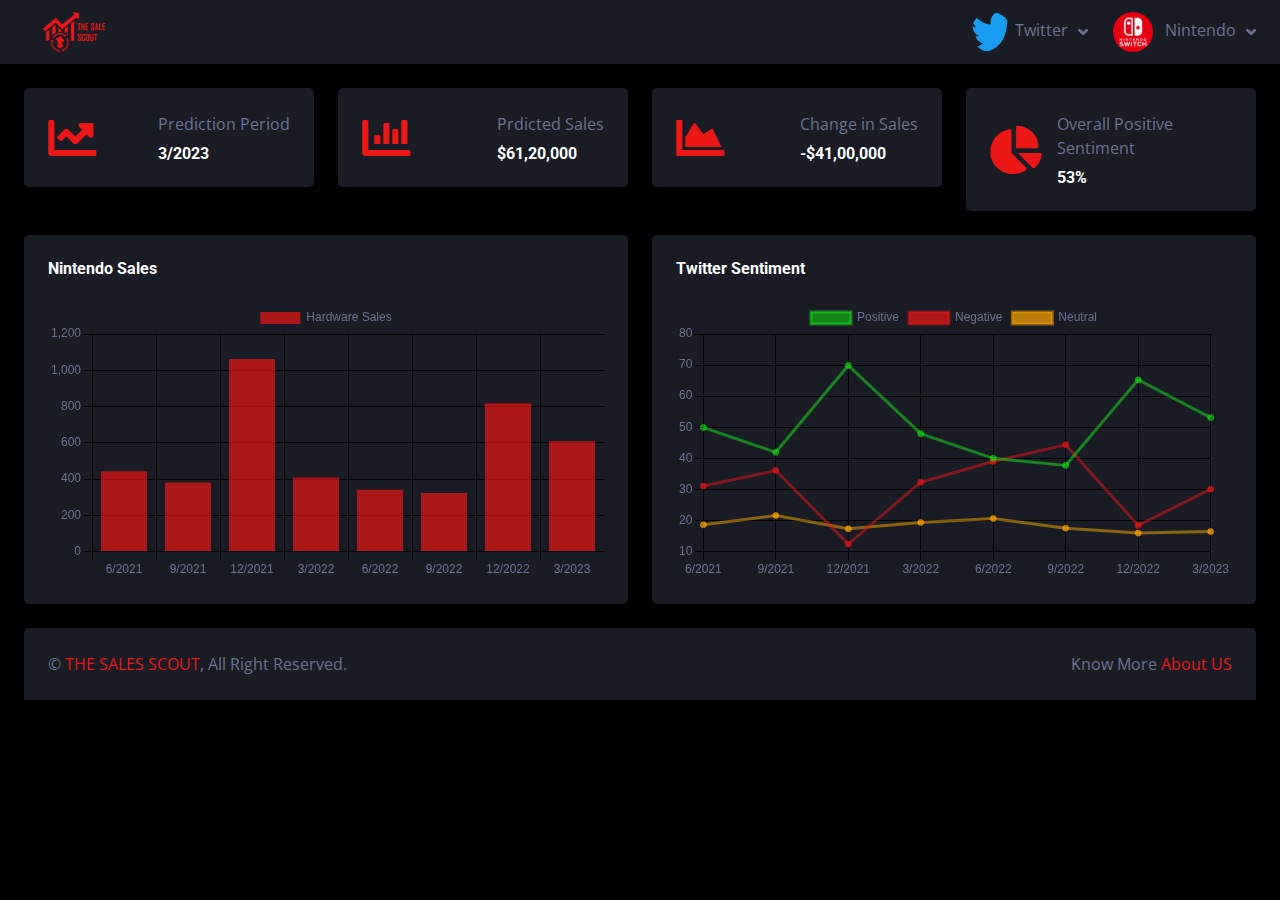
==== index.html @ 4498b4fe "SaleScout" ====
<!DOCTYPE html>
<html lang="en">

<head>
    <meta charset="utf-8">
    <title>SALE SCOUT</title>
    <meta content="width=device-width, initial-scale=1.0" name="viewport">
    <meta content="" name="keywords">
    <meta content="" name="description">

    <!-- Favicon -->
    <link href="img/favicon.ico" rel="icon">

    <!-- Google Web Fonts -->
    <link rel="preconnect" href="https://fonts.googleapis.com">
    <link rel="preconnect" href="https://fonts.gstatic.com" crossorigin>
    <link href="https://fonts.googleapis.com/css2?family=Open+Sans:wght@400;600&family=Roboto:wght@500;700&display=swap" rel="stylesheet"> 
    
    <!-- Icon Font Stylesheet -->
    <link href="https://cdnjs.cloudflare.com/ajax/libs/font-awesome/5.10.0/css/all.min.css" rel="stylesheet">
    <link href="https://cdn.jsdelivr.net/npm/bootstrap-icons@1.4.1/font/bootstrap-icons.css" rel="stylesheet">

    <!-- Libraries Stylesheet -->
    <link href="lib/owlcarousel/assets/owl.carousel.min.css" rel="stylesheet">
    <link href="lib/tempusdominus/css/tempusdominus-bootstrap-4.min.css" rel="stylesheet" />

    <!-- Customized Bootstrap Stylesheet -->
    <link href="css/bootstrap.min.css" rel="stylesheet">

    <!-- Template Stylesheet -->
    <link href="css/style.css" rel="stylesheet">
</head>

<body>
    <div class="container-fluid position-relative d-flex p-0">
        <!-- Spinner Start -->
        <div id="spinner" class="show bg-dark position-fixed translate-middle w-100 vh-100 top-50 start-50 d-flex align-items-center justify-content-center">
            <div class="spinner-border text-primary" style="width: 3rem; height: 3rem;" role="status">
                <span class="sr-only">Loading...</span>
            </div>
        </div>
        <!-- Spinner End -->


        <!-- Sidebar Start
        <div class="sidebar pe-4 pb-3">
            <nav class="navbar bg-secondary navbar-dark">
                <a href="index.html" class="navbar-brand mx-4 mb-3">
                    <h3 class="text-primary"><i class="fa fa-user-edit me-2"></i>DarkPan</h3>
                </a>
                <div class="d-flex align-items-center ms-4 mb-4">
                    <div class="position-relative">
                        <img class="rounded-circle" src="img/user.jpg" alt="" style="width: 40px; height: 40px;">
                        <div class="bg-success rounded-circle border border-2 border-white position-absolute end-0 bottom-0 p-1"></div>
                    </div>
                    <div class="ms-3">
                        <h6 class="mb-0">Jhon Doe</h6>
                        <span>Admin</span>
                    </div>
                </div>
                <div class="navbar-nav w-100">
                    <a href="index.html" class="nav-item nav-link active"><i class="fa fa-tachometer-alt me-2"></i>Dashboard</a>
                    <div class="nav-item dropdown">
                        <a href="#" class="nav-link dropdown-toggle" data-bs-toggle="dropdown"><i class="fa fa-laptop me-2"></i>Elements</a>
                        <div class="dropdown-menu bg-transparent border-0">
                            <a href="button.html" class="dropdown-item">Buttons</a>
                            <a href="typography.html" class="dropdown-item">Typography</a>
                            <a href="element.html" class="dropdown-item">Other Elements</a>
                        </div>
                    </div>
                    <a href="widget.html" class="nav-item nav-link"><i class="fa fa-th me-2"></i>Widgets</a>
                    <a href="form.html" class="nav-item nav-link"><i class="fa fa-keyboard me-2"></i>Forms</a>
                    <a href="table.html" class="nav-item nav-link"><i class="fa fa-table me-2"></i>Tables</a>
                    <a href="chart.html" class="nav-item nav-link"><i class="fa fa-chart-bar me-2"></i>Charts</a>
                    <div class="nav-item dropdown">
                        <a href="#" class="nav-link dropdown-toggle" data-bs-toggle="dropdown"><i class="far fa-file-alt me-2"></i>Pages</a>
                        <div class="dropdown-menu bg-transparent border-0">
                            <a href="signin.html" class="dropdown-item">Sign In</a>
                            <a href="signup.html" class="dropdown-item">Sign Up</a>
                            <a href="404.html" class="dropdown-item">404 Error</a>
                            <a href="blank.html" class="dropdown-item">Blank Page</a>
                        </div>
                    </div>
                </div>
            </nav>
        </div>
        <!-- Sidebar End -->


        <!-- Content Start -->
        <div class="content">
            <!-- Navbar Start -->
            <nav class="navbar navbar-expand bg-secondary navbar-dark sticky-top px-4 py-0">
                <a href="index.html" class="navbar-brand d-flex d-lg-none me-4">
                    <h2 class="text-primary mb-0"><i class="fa fa-user-edit"></i></h2>
                </a>
                
                <!--<form class="d-none d-md-flex ms-4">
                    <input class="form-control bg-dark border-0" type="search" placeholder="Search">
                </form>-->
<a href="signin.html">
                    <img src="img/logo.png" width="100px" height="60px" style="align-items:left;"></a>
                <div class="navbar-nav align-items-center ms-auto">
                    <div class="nav-item dropdown">
                        <a href="#" class="nav-link dropdown-toggle" data-bs-toggle="dropdown">
                            <img class="rounded-circle" src="img/twilogo.png" alt="" style="width: 40px; height: 40px;">
                            <span class="d-none d-lg-inline-flex">Twitter</span>
                        </a>
                        <div class="dropdown-menu dropdown-menu-end bg-secondary border-0 rounded-0 rounded-bottom m-0">
                            <a href="#" class="dropdown-item">
                                <div class="d-flex align-items-center">
                                <img class="rounded-circle" src="img/twilogo.png" alt="" style="width: 40px; height: 40px;">
                                    <div class="ms-2">
                                        <h6 class="fw-normal mb-0">Twitter</h6>
                                        <small>Select Twitter For Sentiments</small>
                                    </div>
                                </div>
                            </a>
                            <hr class="dropdown-divider">
                            <a href="#" class="dropdown-item">
                                <div class="d-flex align-items-center">
                                    <img class="rounded-circle" src="img/iglogo.png" alt="" style="width: 40px; height: 40px;">
                                    <div class="ms-2">
                                        <h6 class="fw-normal mb-0">Instagram</h6>
                                        <small>This Feature is Currently Unavialable</small>
                                    </div>
                                </div>
                            </a>
                        </div>
                    </div>
                    
                    <div class="nav-item dropdown">
                        <a href="#" class="nav-link dropdown-toggle" data-bs-toggle="dropdown">
                            <img class="rounded-circle me-lg-2" src="img/ninlogo.png" alt="" style="width: 40px; height: 40px;">
                            <span class="d-none d-lg-inline-flex">Nintendo</span>
                        </a>
                        <div class="dropdown-menu dropdown-menu-end bg-secondary border-0 rounded-0 rounded-bottom m-0">
                            <a href="404.html" class="dropdown-item">Change Compamy</a>
                        </div>
                    </div>
                </div>
            </nav>
            <!-- Navbar End -->


            <!-- Sale & Revenue Start -->
            <div class="container-fluid pt-4 px-4">
                <div class="row g-4">
                    <div class="col-sm-6 col-xl-3">
                        <div class="bg-secondary rounded d-flex align-items-center justify-content-between p-4">
                            <i class="fa fa-chart-line fa-3x text-primary"></i>
                            <div class="ms-3">
                                <p class="mb-2">Prediction Period</p>
                                <h6 class="mb-0">3/2023</h6>
                            </div>
                        </div>
                    </div>
                    <div class="col-sm-6 col-xl-3">
                        <div class="bg-secondary rounded d-flex align-items-center justify-content-between p-4">
                            <i class="fa fa-chart-bar fa-3x text-primary"></i>
                            <div class="ms-3">
                                <p class="mb-2">Prdicted Sales</p>
                                <h6 class="mb-0">$61,20,000</h6>
                            </div>
                        </div>
                    </div>
                    <div class="col-sm-6 col-xl-3">
                        <div class="bg-secondary rounded d-flex align-items-center justify-content-between p-4">
                            <i class="fa fa-chart-area fa-3x text-primary"></i>
                            <div class="ms-3">
                                <p class="mb-2">Change in Sales</p> 
                                <h6 class="mb-0">-$41,00,000</h6>
                            </div>
                        </div>
                    </div>
                    <div class="col-sm-6 col-xl-3">
                        <div class="bg-secondary rounded d-flex align-items-center justify-content-between p-4">
                            <i class="fa fa-chart-pie fa-3x text-primary"></i>
                            <div class="ms-3">
                                <p class="mb-2">Overall Positive Sentiment</p> 
                                <h6 class="mb-0">53%</h6>
                            </div>
                        </div>
                    </div>
                </div>
            </div>
            <!-- Sale & Revenue End -->


            <!-- Sales Chart Start -->
            <div class="container-fluid pt-4 px-4">
                <div class="row g-4">
                    <div class="col-sm-12 col-xl-6">
                        <div class="bg-secondary text-center rounded p-4">
                            <div class="d-flex align-items-center justify-content-between mb-4">
                                <h6 class="mb-0">Nintendo Sales</h6>
                            </div>
                            <canvas id="worldwide-sales"></canvas>
                        </div>
                    </div>
                    <div class="col-sm-12 col-xl-6">
                        <div class="bg-secondary text-center rounded p-4">
                            <div class="d-flex align-items-center justify-content-between mb-4">
                                <h6 class="mb-0">Twitter Sentiment</h6>
                            </div>
                            <canvas id="salse-revenue"></canvas>
                        </div>
                    </div>
                </div>
            </div>
            <!-- Sales Chart End -->


            <!-- Recent Sales Start 
            <div class="container-fluid pt-4 px-4">
                <div class="bg-secondary text-center rounded p-4">
                    <div class="d-flex align-items-center justify-content-between mb-4">
                        <h6 class="mb-0">Recent Salse</h6>
                        <a href="">Show All</a>
                    </div>
                    <div class="table-responsive">
                        <table class="table text-start align-middle table-bordered table-hover mb-0">
                            <thead>
                                <tr class="text-white">
                                    <th scope="col"><input class="form-check-input" type="checkbox"></th>
                                    <th scope="col">Date</th>
                                    <th scope="col">Invoice</th>
                                    <th scope="col">Customer</th>
                                    <th scope="col">Amount</th>
                                    <th scope="col">Status</th>
                                    <th scope="col">Action</th>
                                </tr>
                            </thead>
                            <tbody>
                                <tr>
                                    <td><input class="form-check-input" type="checkbox"></td>
                                    <td>01 Jan 2045</td>
                                    <td>INV-0123</td>
                                    <td>Jhon Doe</td>
                                    <td>$123</td>
                                    <td>Paid</td>
                                    <td><a class="btn btn-sm btn-primary" href="">Detail</a></td>
                                </tr>
                                <tr>
                                    <td><input class="form-check-input" type="checkbox"></td>
                                    <td>01 Jan 2045</td>
                                    <td>INV-0123</td>
                                    <td>Jhon Doe</td>
                                    <td>$123</td>
                                    <td>Paid</td>
                                    <td><a class="btn btn-sm btn-primary" href="">Detail</a></td>
                                </tr>
                                <tr>
                                    <td><input class="form-check-input" type="checkbox"></td>
                                    <td>01 Jan 2045</td>
                                    <td>INV-0123</td>
                                    <td>Jhon Doe</td>
                                    <td>$123</td>
                                    <td>Paid</td>
                                    <td><a class="btn btn-sm btn-primary" href="">Detail</a></td>
                                </tr>
                                <tr>
                                    <td><input class="form-check-input" type="checkbox"></td>
                                    <td>01 Jan 2045</td>
                                    <td>INV-0123</td>
                                    <td>Jhon Doe</td>
                                    <td>$123</td>
                                    <td>Paid</td>
                                    <td><a class="btn btn-sm btn-primary" href="">Detail</a></td>
                                </tr>
                                <tr>
                                    <td><input class="form-check-input" type="checkbox"></td>
                                    <td>01 Jan 2045</td>
                                    <td>INV-0123</td>
                                    <td>Jhon Doe</td>
                                    <td>$123</td>
                                    <td>Paid</td>
                                    <td><a class="btn btn-sm btn-primary" href="">Detail</a></td>
                                </tr>
                            </tbody>
                        </table>
                    </div>
                </div>
            </div>
            <!-- Recent Sales End -->


            <!-- Widgets Start 
            <div class="container-fluid pt-4 px-4">
                <div class="row g-4">
                    <div class="col-sm-12 col-md-6 col-xl-4">
                        <div class="h-100 bg-secondary rounded p-4">
                            <div class="d-flex align-items-center justify-content-between mb-2">
                                <h6 class="mb-0">Messages</h6>
                                <a href="">Show All</a>
                            </div>
                            <div class="d-flex align-items-center border-bottom py-3">
                                <img class="rounded-circle flex-shrink-0" src="img/user.jpg" alt="" style="width: 40px; height: 40px;">
                                <div class="w-100 ms-3">
                                    <div class="d-flex w-100 justify-content-between">
                                        <h6 class="mb-0">Jhon Doe</h6>
                                        <small>15 minutes ago</small>
                                    </div>
                                    <span>Short message goes here...</span>
                                </div>
                            </div>
                            <div class="d-flex align-items-center border-bottom py-3">
                                <img class="rounded-circle flex-shrink-0" src="img/user.jpg" alt="" style="width: 40px; height: 40px;">
                                <div class="w-100 ms-3">
                                    <div class="d-flex w-100 justify-content-between">
                                        <h6 class="mb-0">Jhon Doe</h6>
                                        <small>15 minutes ago</small>
                                    </div>
                                    <span>Short message goes here...</span>
                                </div>
                            </div>
                            <div class="d-flex align-items-center border-bottom py-3">
                                <img class="rounded-circle flex-shrink-0" src="img/user.jpg" alt="" style="width: 40px; height: 40px;">
                                <div class="w-100 ms-3">
                                    <div class="d-flex w-100 justify-content-between">
                                        <h6 class="mb-0">Jhon Doe</h6>
                                        <small>15 minutes ago</small>
                                    </div>
                                    <span>Short message goes here...</span>
                                </div>
                            </div>
                            <div class="d-flex align-items-center pt-3">
                                <img class="rounded-circle flex-shrink-0" src="img/user.jpg" alt="" style="width: 40px; height: 40px;">
                                <div class="w-100 ms-3">
                                    <div class="d-flex w-100 justify-content-between">
                                        <h6 class="mb-0">Jhon Doe</h6>
                                        <small>15 minutes ago</small>
                                    </div>
                                    <span>Short message goes here...</span>
                                </div>
                            </div>
                        </div>
                    </div>
                    <div class="col-sm-12 col-md-6 col-xl-4">
                        <div class="h-100 bg-secondary rounded p-4">
                            <div class="d-flex align-items-center justify-content-between mb-4">
                                <h6 class="mb-0">Calender</h6>
                                <a href="">Show All</a>
                            </div>
                            <div id="calender"></div>
                        </div>
                    </div>
                    <div class="col-sm-12 col-md-6 col-xl-4">
                        <div class="h-100 bg-secondary rounded p-4">
                            <div class="d-flex align-items-center justify-content-between mb-4">
                                <h6 class="mb-0">To Do List</h6>
                                <a href="">Show All</a>
                            </div>
                            <div class="d-flex mb-2">
                                <input class="form-control bg-dark border-0" type="text" placeholder="Enter task">
                                <button type="button" class="btn btn-primary ms-2">Add</button>
                            </div>
                            <div class="d-flex align-items-center border-bottom py-2">
                                <input class="form-check-input m-0" type="checkbox">
                                <div class="w-100 ms-3">
                                    <div class="d-flex w-100 align-items-center justify-content-between">
                                        <span>Short task goes here...</span>
                                        <button class="btn btn-sm"><i class="fa fa-times"></i></button>
                                    </div>
                                </div>
                            </div>
                            <div class="d-flex align-items-center border-bottom py-2">
                                <input class="form-check-input m-0" type="checkbox">
                                <div class="w-100 ms-3">
                                    <div class="d-flex w-100 align-items-center justify-content-between">
                                        <span>Short task goes here...</span>
                                        <button class="btn btn-sm"><i class="fa fa-times"></i></button>
                                    </div>
                                </div>
                            </div>
                            <div class="d-flex align-items-center border-bottom py-2">
                                <input class="form-check-input m-0" type="checkbox" checked>
                                <div class="w-100 ms-3">
                                    <div class="d-flex w-100 align-items-center justify-content-between">
                                        <span><del>Short task goes here...</del></span>
                                        <button class="btn btn-sm text-primary"><i class="fa fa-times"></i></button>
                                    </div>
                                </div>
                            </div>
                            <div class="d-flex align-items-center border-bottom py-2">
                                <input class="form-check-input m-0" type="checkbox">
                                <div class="w-100 ms-3">
                                    <div class="d-flex w-100 align-items-center justify-content-between">
                                        <span>Short task goes here...</span>
                                        <button class="btn btn-sm"><i class="fa fa-times"></i></button>
                                    </div>
                                </div>
                            </div>
                            <div class="d-flex align-items-center pt-2">
                                <input class="form-check-input m-0" type="checkbox">
                                <div class="w-100 ms-3">
                                    <div class="d-flex w-100 align-items-center justify-content-between">
                                        <span>Short task goes here...</span>
                                        <button class="btn btn-sm"><i class="fa fa-times"></i></button>
                                    </div>
                                </div>
                            </div>
                        </div>
                    </div>
                </div>
            </div>
            <!-- Widgets End -->


            <!-- Footer Start -->
            <div class="container-fluid pt-4 px-4">
                <div class="bg-secondary rounded-top p-4">
                    <div class="row">
                        <div class="col-12 col-sm-6 text-center text-sm-start">
                            &copy; <a href="#">THE SALES SCOUT</a>, All Right Reserved. 
                        </div>
                        <div class="col-12 col-sm-6 text-center text-sm-end">
                            Know More <a href="widget.html">About US</a>
                            
                        </div>
                    </div>
                </div>
            </div>
            <!-- Footer End -->
        </div>
        <!-- Content End -->


        
    </div>

    <!-- JavaScript Libraries -->
    <script src="https://code.jquery.com/jquery-3.4.1.min.js"></script>
    <script src="https://cdn.jsdelivr.net/npm/bootstrap@5.0.0/dist/js/bootstrap.bundle.min.js"></script>
    <script src="lib/chart/chart.min.js"></script>
    <script src="lib/easing/easing.min.js"></script>
    <script src="lib/waypoints/waypoints.min.js"></script>
    <script src="lib/owlcarousel/owl.carousel.min.js"></script>
    <script src="lib/tempusdominus/js/moment.min.js"></script>
    <script src="lib/tempusdominus/js/moment-timezone.min.js"></script>
    <script src="lib/tempusdominus/js/tempusdominus-bootstrap-4.min.js"></script>

    <!-- Template Javascript -->
    <script src="js/main.js"></script>
</body>

</html>
---- css/style.css ----
/********** Template CSS **********/
:root {
    --primary: #EB1616;
    --secondary: #191C24;
    --light: #6C7293;
    --dark: #000000;
}

.back-to-top {
    position: fixed;
    display: none;
    right: 45px;
    bottom: 45px;
    z-index: 99;
}


/*** Spinner ***/
#spinner {
    opacity: 0;
    visibility: hidden;
    transition: opacity .5s ease-out, visibility 0s linear .5s;
    z-index: 99999;
}

#spinner.show {
    transition: opacity .5s ease-out, visibility 0s linear 0s;
    visibility: visible;
    opacity: 1;
}


/*** Button ***/
.btn {
    transition: .5s;
}

.btn-square {
    width: 38px;
    height: 38px;
}

.btn-sm-square {
    width: 32px;
    height: 32px;
}

.btn-lg-square {
    width: 48px;
    height: 48px;
}

.btn-square,
.btn-sm-square,
.btn-lg-square {
    padding: 0;
    display: inline-flex;
    align-items: center;
    justify-content: center;
    font-weight: normal;
    border-radius: 50px;
}


/*** Layout ***/
/***.sidebar {
    position: fixed;
    top: 0;
    left: 0;
    bottom: 0;
    width: 250px;
    height: 100vh;
    overflow-y: auto;
    background: var(--secondary);
    transition: 0.5s;
    z-index: 999;
}***/

.content {
    margin-left: 250px;
    min-height: 100vh;
    background: var(--dark);
    transition: 0.5s;
    width: 100%;
        margin-left: 0;
}
/***
    .sidebar {
        margin-left: 0;
    }

    .sidebar.open {
        margin-left: -250px;
    }

    .content {
        width: calc(100% - 250px);
    }

    .content.open {
        width: 100%;
        margin-left: 0;
    }
}

@media (max-width: 991.98px) {
    .sidebar {
        margin-left: -250px;
    }

    .sidebar.open {
        margin-left: 0;
    }

    .content {
        width: 100%;
        margin-left: 0;
    }
}***/


/*** Navbar ***/
.sidebar .navbar .navbar-nav .nav-link {
    padding: 7px 20px;
    color: var(--light);
    font-weight: 500;
    border-left: 3px solid var(--secondary);
    border-radius: 0 30px 30px 0;
    outline: none;
}

.sidebar .navbar .navbar-nav .nav-link:hover,
.sidebar .navbar .navbar-nav .nav-link.active {
    color: var(--primary);
    background: var(--dark);
    border-color: var(--primary);
}

.sidebar .navbar .navbar-nav .nav-link i {
    width: 40px;
    height: 40px;
    display: inline-flex;
    align-items: center;
    justify-content: center;
    background: var(--dark);
    border-radius: 40px;
}

.sidebar .navbar .navbar-nav .nav-link:hover i,
.sidebar .navbar .navbar-nav .nav-link.active i {
    background: var(--secondary);
}

.sidebar .navbar .dropdown-toggle::after {
    position: absolute;
    top: 15px;
    right: 15px;
    border: none;
    content: "\f107";
    font-family: "Font Awesome 5 Free";
    font-weight: 900;
    transition: .5s;
}

.sidebar .navbar .dropdown-toggle[aria-expanded=true]::after {
    transform: rotate(-180deg);
}

.sidebar .navbar .dropdown-item {
    padding-left: 25px;
    border-radius: 0 30px 30px 0;
    color: var(--light);
}

.sidebar .navbar .dropdown-item:hover,
.sidebar .navbar .dropdown-item.active {
    background: var(--dark);
}

.content .navbar .navbar-nav .nav-link {
    margin-left: 25px;
    padding: 12px 0;
    color: var(--light);
    outline: none;
}

.content .navbar .navbar-nav .nav-link:hover,
.content .navbar .navbar-nav .nav-link.active {
    color: var(--primary);
}

.content .navbar .sidebar-toggler,
.content .navbar .navbar-nav .nav-link i {
    width: 40px;
    height: 40px;
    display: inline-flex;
    align-items: center;
    justify-content: center;
    background: var(--dark);
    border-radius: 40px;
}

.content .navbar .dropdown-item {
    color: var(--light);
}

.content .navbar .dropdown-item:hover,
.content .navbar .dropdown-item.active {
    background: var(--dark);
}

.content .navbar .dropdown-toggle::after {
    margin-left: 6px;
    vertical-align: middle;
    border: none;
    content: "\f107";
    font-family: "Font Awesome 5 Free";
    font-weight: 900;
    transition: .5s;
}

.content .navbar .dropdown-toggle[aria-expanded=true]::after {
    transform: rotate(-180deg);
}

@media (max-width: 575.98px) {
    .content .navbar .navbar-nav .nav-link {
        margin-left: 15px;
    }
}


/*** Date Picker ***/
.bootstrap-datetimepicker-widget.bottom {
    top: auto !important;
}

.bootstrap-datetimepicker-widget .table * {
    border-bottom-width: 0px;
}

.bootstrap-datetimepicker-widget .table th {
    font-weight: 500;
}

.bootstrap-datetimepicker-widget.dropdown-menu {
    padding: 10px;
    border-radius: 2px;
}

.bootstrap-datetimepicker-widget table td.active,
.bootstrap-datetimepicker-widget table td.active:hover {
    background: var(--primary);
}

.bootstrap-datetimepicker-widget table td.today::before {
    border-bottom-color: var(--primary);
}


/*** Testimonial ***/
.progress .progress-bar {
    width: 0px;
    transition: 2s;
}


/*** Testimonial ***/
.testimonial-carousel .owl-dots {
    margin-top: 24px;
    display: flex;
    align-items: flex-end;
    justify-content: center;
}

.testimonial-carousel .owl-dot {
    position: relative;
    display: inline-block;
    margin: 0 5px;
    width: 15px;
    height: 15px;
    border: 5px solid var(--primary);
    border-radius: 15px;
    transition: .5s;
}

.testimonial-carousel .owl-dot.active {
    background: var(--dark);
    border-color: var(--primary);
}
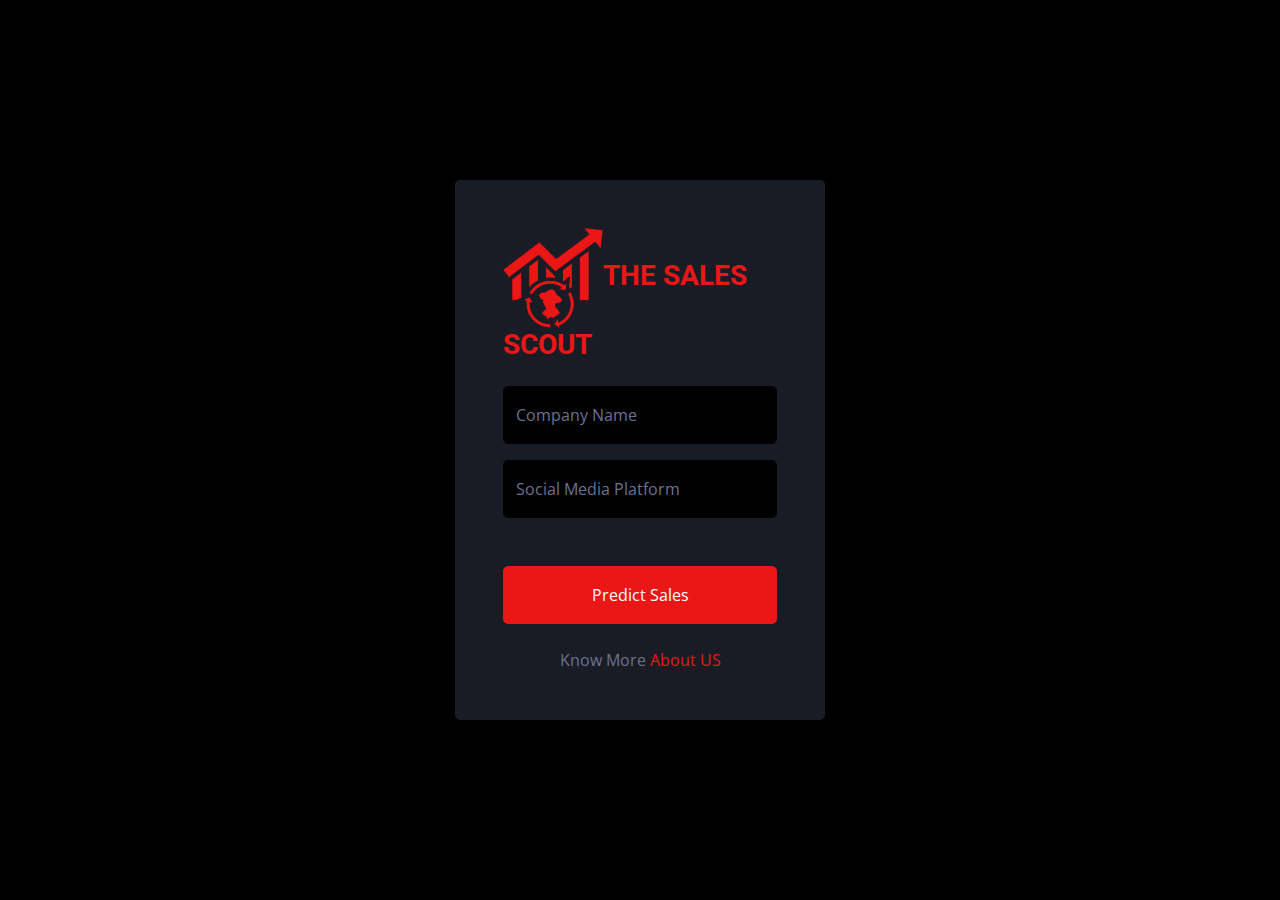
==== commit 00de1c3c: "update" ====
--- a/index.html
+++ b/index.html
@@ -42,391 +42,43 @@
         <!-- Spinner End -->
 
 
-        <!-- Sidebar Start
-        <div class="sidebar pe-4 pb-3">
-            <nav class="navbar bg-secondary navbar-dark">
-                <a href="index.html" class="navbar-brand mx-4 mb-3">
-                    <h3 class="text-primary"><i class="fa fa-user-edit me-2"></i>DarkPan</h3>
-                </a>
-                <div class="d-flex align-items-center ms-4 mb-4">
-                    <div class="position-relative">
-                        <img class="rounded-circle" src="img/user.jpg" alt="" style="width: 40px; height: 40px;">
-                        <div class="bg-success rounded-circle border border-2 border-white position-absolute end-0 bottom-0 p-1"></div>
+        <!-- Sign In Start -->
+     
+        <div class="container-fluid">
+            <div class="row h-100 align-items-center justify-content-center" style="min-height: 100vh;">
+                <div class="col-12 col-sm-8 col-md-6 col-lg-5 col-xl-4">
+                    <div class="bg-secondary rounded p-4 p-sm-5 my-4 mx-3">
+                        <div class="d-flex align-items-center justify-content-between mb-3">
+                                                            <h3 class="text-primary"><img src="img/logo2.png" width="100px" height="100px">THE SALES SCOUT</h3>
+                            
+                        </div><form method="post" action="dashboard.html">
+                        <div class="form-floating mb-3">
+                            <tr>
+                            <td><input type="text" class="form-control" id="floatingInput" placeholder="Enter Company Name..." required></td>
+                            <td><label for="floatingInput">Company Name</label></td></tr>
+                        </div>
+                        <div class="form-floating mb-4">
+                            <tr>
+                            <td><input type="text" class="form-control" id="floatingPassword" placeholder="Enter Platform..." required></td>
+                            <td><label for="floatingPassword">Social Media Platform</label></td></tr>
+                        </div>
+                        <div class="d-flex align-items-center justify-content-between mb-4">
+                            
+
+                        </div>
+                    
+                    <tr><td>
+                        <button type="submit" class="btn btn-primary py-3 w-100 mb-4">Predict Sales</button></td>
+                    </tr>
+                    
+                        <p class="text-center mb-0">Know More <a href="aboutus.html">About US</a></p>
                     </div>
-                    <div class="ms-3">
-                        <h6 class="mb-0">Jhon Doe</h6>
-                        <span>Admin</span>
-                    </div>
-                </div>
-                <div class="navbar-nav w-100">
-                    <a href="index.html" class="nav-item nav-link active"><i class="fa fa-tachometer-alt me-2"></i>Dashboard</a>
-                    <div class="nav-item dropdown">
-                        <a href="#" class="nav-link dropdown-toggle" data-bs-toggle="dropdown"><i class="fa fa-laptop me-2"></i>Elements</a>
-                        <div class="dropdown-menu bg-transparent border-0">
-                            <a href="button.html" class="dropdown-item">Buttons</a>
-                            <a href="typography.html" class="dropdown-item">Typography</a>
-                            <a href="element.html" class="dropdown-item">Other Elements</a>
-                        </div>
-                    </div>
-                    <a href="widget.html" class="nav-item nav-link"><i class="fa fa-th me-2"></i>Widgets</a>
-                    <a href="form.html" class="nav-item nav-link"><i class="fa fa-keyboard me-2"></i>Forms</a>
-                    <a href="table.html" class="nav-item nav-link"><i class="fa fa-table me-2"></i>Tables</a>
-                    <a href="chart.html" class="nav-item nav-link"><i class="fa fa-chart-bar me-2"></i>Charts</a>
-                    <div class="nav-item dropdown">
-                        <a href="#" class="nav-link dropdown-toggle" data-bs-toggle="dropdown"><i class="far fa-file-alt me-2"></i>Pages</a>
-                        <div class="dropdown-menu bg-transparent border-0">
-                            <a href="signin.html" class="dropdown-item">Sign In</a>
-                            <a href="signup.html" class="dropdown-item">Sign Up</a>
-                            <a href="404.html" class="dropdown-item">404 Error</a>
-                            <a href="blank.html" class="dropdown-item">Blank Page</a>
-                        </div>
-                    </div>
-                </div>
-            </nav>
-        </div>
-        <!-- Sidebar End -->
-
-
-        <!-- Content Start -->
-        <div class="content">
-            <!-- Navbar Start -->
-            <nav class="navbar navbar-expand bg-secondary navbar-dark sticky-top px-4 py-0">
-                <a href="index.html" class="navbar-brand d-flex d-lg-none me-4">
-                    <h2 class="text-primary mb-0"><i class="fa fa-user-edit"></i></h2>
-                </a>
-                
-                <!--<form class="d-none d-md-flex ms-4">
-                    <input class="form-control bg-dark border-0" type="search" placeholder="Search">
-                </form>-->
-<a href="signin.html">
-                    <img src="img/logo.png" width="100px" height="60px" style="align-items:left;"></a>
-                <div class="navbar-nav align-items-center ms-auto">
-                    <div class="nav-item dropdown">
-                        <a href="#" class="nav-link dropdown-toggle" data-bs-toggle="dropdown">
-                            <img class="rounded-circle" src="img/twilogo.png" alt="" style="width: 40px; height: 40px;">
-                            <span class="d-none d-lg-inline-flex">Twitter</span>
-                        </a>
-                        <div class="dropdown-menu dropdown-menu-end bg-secondary border-0 rounded-0 rounded-bottom m-0">
-                            <a href="#" class="dropdown-item">
-                                <div class="d-flex align-items-center">
-                                <img class="rounded-circle" src="img/twilogo.png" alt="" style="width: 40px; height: 40px;">
-                                    <div class="ms-2">
-                                        <h6 class="fw-normal mb-0">Twitter</h6>
-                                        <small>Select Twitter For Sentiments</small>
-                                    </div>
-                                </div>
-                            </a>
-                            <hr class="dropdown-divider">
-                            <a href="#" class="dropdown-item">
-                                <div class="d-flex align-items-center">
-                                    <img class="rounded-circle" src="img/iglogo.png" alt="" style="width: 40px; height: 40px;">
-                                    <div class="ms-2">
-                                        <h6 class="fw-normal mb-0">Instagram</h6>
-                                        <small>This Feature is Currently Unavialable</small>
-                                    </div>
-                                </div>
-                            </a>
-                        </div>
-                    </div>
-                    
-                    <div class="nav-item dropdown">
-                        <a href="#" class="nav-link dropdown-toggle" data-bs-toggle="dropdown">
-                            <img class="rounded-circle me-lg-2" src="img/ninlogo.png" alt="" style="width: 40px; height: 40px;">
-                            <span class="d-none d-lg-inline-flex">Nintendo</span>
-                        </a>
-                        <div class="dropdown-menu dropdown-menu-end bg-secondary border-0 rounded-0 rounded-bottom m-0">
-                            <a href="404.html" class="dropdown-item">Change Compamy</a>
-                        </div>
-                    </div>
-                </div>
-            </nav>
-            <!-- Navbar End -->
-
-
-            <!-- Sale & Revenue Start -->
-            <div class="container-fluid pt-4 px-4">
-                <div class="row g-4">
-                    <div class="col-sm-6 col-xl-3">
-                        <div class="bg-secondary rounded d-flex align-items-center justify-content-between p-4">
-                            <i class="fa fa-chart-line fa-3x text-primary"></i>
-                            <div class="ms-3">
-                                <p class="mb-2">Prediction Period</p>
-                                <h6 class="mb-0">3/2023</h6>
-                            </div>
-                        </div>
-                    </div>
-                    <div class="col-sm-6 col-xl-3">
-                        <div class="bg-secondary rounded d-flex align-items-center justify-content-between p-4">
-                            <i class="fa fa-chart-bar fa-3x text-primary"></i>
-                            <div class="ms-3">
-                                <p class="mb-2">Prdicted Sales</p>
-                                <h6 class="mb-0">$61,20,000</h6>
-                            </div>
-                        </div>
-                    </div>
-                    <div class="col-sm-6 col-xl-3">
-                        <div class="bg-secondary rounded d-flex align-items-center justify-content-between p-4">
-                            <i class="fa fa-chart-area fa-3x text-primary"></i>
-                            <div class="ms-3">
-                                <p class="mb-2">Change in Sales</p> 
-                                <h6 class="mb-0">-$41,00,000</h6>
-                            </div>
-                        </div>
-                    </div>
-                    <div class="col-sm-6 col-xl-3">
-                        <div class="bg-secondary rounded d-flex align-items-center justify-content-between p-4">
-                            <i class="fa fa-chart-pie fa-3x text-primary"></i>
-                            <div class="ms-3">
-                                <p class="mb-2">Overall Positive Sentiment</p> 
-                                <h6 class="mb-0">53%</h6>
-                            </div>
-                        </div>
-                    </div>
+                </form>
                 </div>
             </div>
-            <!-- Sale & Revenue End -->
-
-
-            <!-- Sales Chart Start -->
-            <div class="container-fluid pt-4 px-4">
-                <div class="row g-4">
-                    <div class="col-sm-12 col-xl-6">
-                        <div class="bg-secondary text-center rounded p-4">
-                            <div class="d-flex align-items-center justify-content-between mb-4">
-                                <h6 class="mb-0">Nintendo Sales</h6>
-                            </div>
-                            <canvas id="worldwide-sales"></canvas>
-                        </div>
-                    </div>
-                    <div class="col-sm-12 col-xl-6">
-                        <div class="bg-secondary text-center rounded p-4">
-                            <div class="d-flex align-items-center justify-content-between mb-4">
-                                <h6 class="mb-0">Twitter Sentiment</h6>
-                            </div>
-                            <canvas id="salse-revenue"></canvas>
-                        </div>
-                    </div>
-                </div>
-            </div>
-            <!-- Sales Chart End -->
-
-
-            <!-- Recent Sales Start 
-            <div class="container-fluid pt-4 px-4">
-                <div class="bg-secondary text-center rounded p-4">
-                    <div class="d-flex align-items-center justify-content-between mb-4">
-                        <h6 class="mb-0">Recent Salse</h6>
-                        <a href="">Show All</a>
-                    </div>
-                    <div class="table-responsive">
-                        <table class="table text-start align-middle table-bordered table-hover mb-0">
-                            <thead>
-                                <tr class="text-white">
-                                    <th scope="col"><input class="form-check-input" type="checkbox"></th>
-                                    <th scope="col">Date</th>
-                                    <th scope="col">Invoice</th>
-                                    <th scope="col">Customer</th>
-                                    <th scope="col">Amount</th>
-                                    <th scope="col">Status</th>
-                                    <th scope="col">Action</th>
-                                </tr>
-                            </thead>
-                            <tbody>
-                                <tr>
-                                    <td><input class="form-check-input" type="checkbox"></td>
-                                    <td>01 Jan 2045</td>
-                                    <td>INV-0123</td>
-                                    <td>Jhon Doe</td>
-                                    <td>$123</td>
-                                    <td>Paid</td>
-                                    <td><a class="btn btn-sm btn-primary" href="">Detail</a></td>
-                                </tr>
-                                <tr>
-                                    <td><input class="form-check-input" type="checkbox"></td>
-                                    <td>01 Jan 2045</td>
-                                    <td>INV-0123</td>
-                                    <td>Jhon Doe</td>
-                                    <td>$123</td>
-                                    <td>Paid</td>
-                                    <td><a class="btn btn-sm btn-primary" href="">Detail</a></td>
-                                </tr>
-                                <tr>
-                                    <td><input class="form-check-input" type="checkbox"></td>
-                                    <td>01 Jan 2045</td>
-                                    <td>INV-0123</td>
-                                    <td>Jhon Doe</td>
-                                    <td>$123</td>
-                                    <td>Paid</td>
-                                    <td><a class="btn btn-sm btn-primary" href="">Detail</a></td>
-                                </tr>
-                                <tr>
-                                    <td><input class="form-check-input" type="checkbox"></td>
-                                    <td>01 Jan 2045</td>
-                                    <td>INV-0123</td>
-                                    <td>Jhon Doe</td>
-                                    <td>$123</td>
-                                    <td>Paid</td>
-                                    <td><a class="btn btn-sm btn-primary" href="">Detail</a></td>
-                                </tr>
-                                <tr>
-                                    <td><input class="form-check-input" type="checkbox"></td>
-                                    <td>01 Jan 2045</td>
-                                    <td>INV-0123</td>
-                                    <td>Jhon Doe</td>
-                                    <td>$123</td>
-                                    <td>Paid</td>
-                                    <td><a class="btn btn-sm btn-primary" href="">Detail</a></td>
-                                </tr>
-                            </tbody>
-                        </table>
-                    </div>
-                </div>
-            </div>
-            <!-- Recent Sales End -->
-
-
-            <!-- Widgets Start 
-            <div class="container-fluid pt-4 px-4">
-                <div class="row g-4">
-                    <div class="col-sm-12 col-md-6 col-xl-4">
-                        <div class="h-100 bg-secondary rounded p-4">
-                            <div class="d-flex align-items-center justify-content-between mb-2">
-                                <h6 class="mb-0">Messages</h6>
-                                <a href="">Show All</a>
-                            </div>
-                            <div class="d-flex align-items-center border-bottom py-3">
-                                <img class="rounded-circle flex-shrink-0" src="img/user.jpg" alt="" style="width: 40px; height: 40px;">
-                                <div class="w-100 ms-3">
-                                    <div class="d-flex w-100 justify-content-between">
-                                        <h6 class="mb-0">Jhon Doe</h6>
-                                        <small>15 minutes ago</small>
-                                    </div>
-                                    <span>Short message goes here...</span>
-                                </div>
-                            </div>
-                            <div class="d-flex align-items-center border-bottom py-3">
-                                <img class="rounded-circle flex-shrink-0" src="img/user.jpg" alt="" style="width: 40px; height: 40px;">
-                                <div class="w-100 ms-3">
-                                    <div class="d-flex w-100 justify-content-between">
-                                        <h6 class="mb-0">Jhon Doe</h6>
-                                        <small>15 minutes ago</small>
-                                    </div>
-                                    <span>Short message goes here...</span>
-                                </div>
-                            </div>
-                            <div class="d-flex align-items-center border-bottom py-3">
-                                <img class="rounded-circle flex-shrink-0" src="img/user.jpg" alt="" style="width: 40px; height: 40px;">
-                                <div class="w-100 ms-3">
-                                    <div class="d-flex w-100 justify-content-between">
-                                        <h6 class="mb-0">Jhon Doe</h6>
-                                        <small>15 minutes ago</small>
-                                    </div>
-                                    <span>Short message goes here...</span>
-                                </div>
-                            </div>
-                            <div class="d-flex align-items-center pt-3">
-                                <img class="rounded-circle flex-shrink-0" src="img/user.jpg" alt="" style="width: 40px; height: 40px;">
-                                <div class="w-100 ms-3">
-                                    <div class="d-flex w-100 justify-content-between">
-                                        <h6 class="mb-0">Jhon Doe</h6>
-                                        <small>15 minutes ago</small>
-                                    </div>
-                                    <span>Short message goes here...</span>
-                                </div>
-                            </div>
-                        </div>
-                    </div>
-                    <div class="col-sm-12 col-md-6 col-xl-4">
-                        <div class="h-100 bg-secondary rounded p-4">
-                            <div class="d-flex align-items-center justify-content-between mb-4">
-                                <h6 class="mb-0">Calender</h6>
-                                <a href="">Show All</a>
-                            </div>
-                            <div id="calender"></div>
-                        </div>
-                    </div>
-                    <div class="col-sm-12 col-md-6 col-xl-4">
-                        <div class="h-100 bg-secondary rounded p-4">
-                            <div class="d-flex align-items-center justify-content-between mb-4">
-                                <h6 class="mb-0">To Do List</h6>
-                                <a href="">Show All</a>
-                            </div>
-                            <div class="d-flex mb-2">
-                                <input class="form-control bg-dark border-0" type="text" placeholder="Enter task">
-                                <button type="button" class="btn btn-primary ms-2">Add</button>
-                            </div>
-                            <div class="d-flex align-items-center border-bottom py-2">
-                                <input class="form-check-input m-0" type="checkbox">
-                                <div class="w-100 ms-3">
-                                    <div class="d-flex w-100 align-items-center justify-content-between">
-                                        <span>Short task goes here...</span>
-                                        <button class="btn btn-sm"><i class="fa fa-times"></i></button>
-                                    </div>
-                                </div>
-                            </div>
-                            <div class="d-flex align-items-center border-bottom py-2">
-                                <input class="form-check-input m-0" type="checkbox">
-                                <div class="w-100 ms-3">
-                                    <div class="d-flex w-100 align-items-center justify-content-between">
-                                        <span>Short task goes here...</span>
-                                        <button class="btn btn-sm"><i class="fa fa-times"></i></button>
-                                    </div>
-                                </div>
-                            </div>
-                            <div class="d-flex align-items-center border-bottom py-2">
-                                <input class="form-check-input m-0" type="checkbox" checked>
-                                <div class="w-100 ms-3">
-                                    <div class="d-flex w-100 align-items-center justify-content-between">
-                                        <span><del>Short task goes here...</del></span>
-                                        <button class="btn btn-sm text-primary"><i class="fa fa-times"></i></button>
-                                    </div>
-                                </div>
-                            </div>
-                            <div class="d-flex align-items-center border-bottom py-2">
-                                <input class="form-check-input m-0" type="checkbox">
-                                <div class="w-100 ms-3">
-                                    <div class="d-flex w-100 align-items-center justify-content-between">
-                                        <span>Short task goes here...</span>
-                                        <button class="btn btn-sm"><i class="fa fa-times"></i></button>
-                                    </div>
-                                </div>
-                            </div>
-                            <div class="d-flex align-items-center pt-2">
-                                <input class="form-check-input m-0" type="checkbox">
-                                <div class="w-100 ms-3">
-                                    <div class="d-flex w-100 align-items-center justify-content-between">
-                                        <span>Short task goes here...</span>
-                                        <button class="btn btn-sm"><i class="fa fa-times"></i></button>
-                                    </div>
-                                </div>
-                            </div>
-                        </div>
-                    </div>
-                </div>
-            </div>
-            <!-- Widgets End -->
-
-
-            <!-- Footer Start -->
-            <div class="container-fluid pt-4 px-4">
-                <div class="bg-secondary rounded-top p-4">
-                    <div class="row">
-                        <div class="col-12 col-sm-6 text-center text-sm-start">
-                            &copy; <a href="#">THE SALES SCOUT</a>, All Right Reserved. 
-                        </div>
-                        <div class="col-12 col-sm-6 text-center text-sm-end">
-                            Know More <a href="widget.html">About US</a>
-                            
-                        </div>
-                    </div>
-                </div>
-            </div>
-            <!-- Footer End -->
         </div>
-        <!-- Content End -->
-
-
-        
+       
+        <!-- Sign In End -->
     </div>
 
     <!-- JavaScript Libraries -->
